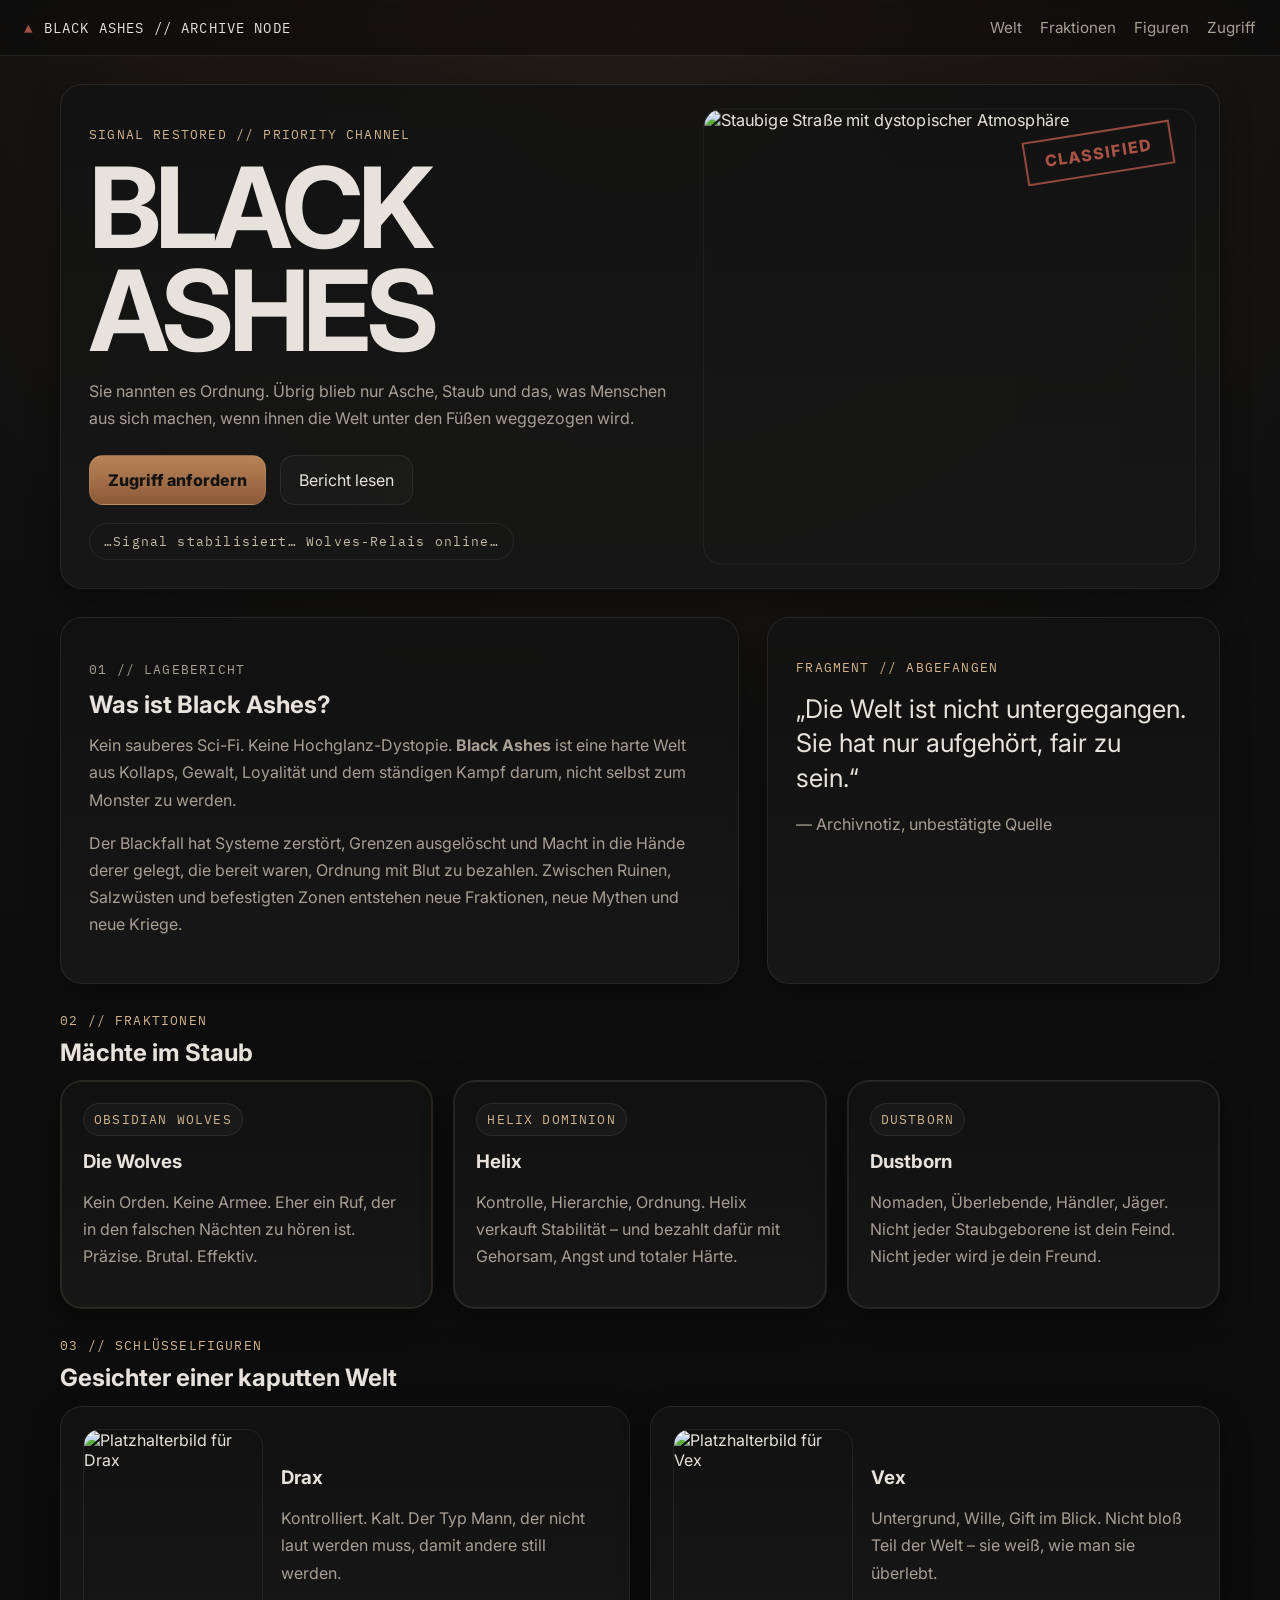
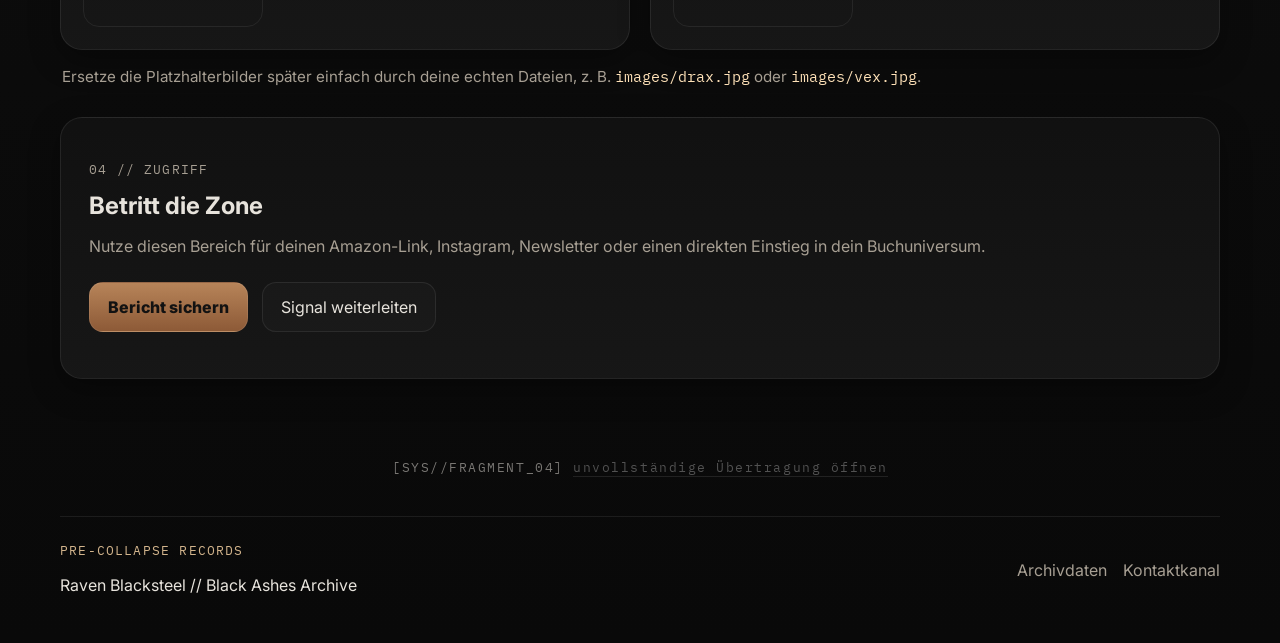
==== index.html @ 576a4b7b "Add files via upload" ====
<!DOCTYPE html>
<html lang="de">
<head>
  <meta charset="UTF-8" />
  <meta name="viewport" content="width=device-width, initial-scale=1.0" />
  <title>Black Ashes // Signal Archive</title>
  <meta name="description" content="Düstere Landingpage im Black-Ashes-Stil für Netlify." />
  <link rel="preconnect" href="https://fonts.googleapis.com">
  <link rel="preconnect" href="https://fonts.gstatic.com" crossorigin>
  <link href="https://fonts.googleapis.com/css2?family=Inter:wght@400;500;700;800&family=IBM+Plex+Mono:wght@400;500;700&display=swap" rel="stylesheet">
  <link rel="stylesheet" href="style.css" />
</head>
<body>
  <div class="noise"></div>
  <div class="scanlines"></div>

  <header class="topbar">
    <div class="brand">
      <span class="brand-mark">▲</span>
      <span>BLACK ASHES // ARCHIVE NODE</span>
    </div>
    <nav>
      <a href="#world">Welt</a>
      <a href="#factions">Fraktionen</a>
      <a href="#characters">Figuren</a>
      <a href="#access">Zugriff</a>
    </nav>
  </header>

  <main>
    <section class="hero panel">
      <div class="hero-copy">
        <p class="eyebrow">SIGNAL RESTORED // PRIORITY CHANNEL</p>
        <h1>BLACK ASHES</h1>
        <p class="lead">Sie nannten es Ordnung. Übrig blieb nur Asche, Staub und das, was Menschen aus sich machen, wenn ihnen die Welt unter den Füßen weggezogen wird.</p>
        <div class="hero-actions">
          <a class="button button-primary" href="#access">Zugriff anfordern</a>
          <a class="button button-secondary" href="#world">Bericht lesen</a>
        </div>
        <div class="terminal-line" id="terminalLine">…Signal stabilisiert… Wolves-Relais online…</div>
      </div>
      <div class="hero-media">
        <img src="images/hero.jpg" alt="Staubige Straße mit dystopischer Atmosphäre" />
        <div class="stamp">CLASSIFIED</div>
      </div>
    </section>

    <section id="world" class="grid-2 section-gap">
      <article class="panel dossier">
        <p class="section-tag">01 // LAGEBERICHT</p>
        <h2>Was ist Black Ashes?</h2>
        <p>Kein sauberes Sci-Fi. Keine Hochglanz-Dystopie. <strong>Black Ashes</strong> ist eine harte Welt aus Kollaps, Gewalt, Loyalität und dem ständigen Kampf darum, nicht selbst zum Monster zu werden.</p>
        <p>Der Blackfall hat Systeme zerstört, Grenzen ausgelöscht und Macht in die Hände derer gelegt, die bereit waren, Ordnung mit Blut zu bezahlen. Zwischen Ruinen, Salzwüsten und befestigten Zonen entstehen neue Fraktionen, neue Mythen und neue Kriege.</p>
      </article>

      <article class="panel quote-card">
        <p class="section-tag">FRAGMENT // ABGEFANGEN</p>
        <blockquote>
          „Die Welt ist nicht untergegangen. Sie hat nur aufgehört, fair zu sein.“
        </blockquote>
        <p class="quote-source">— Archivnotiz, unbestätigte Quelle</p>
      </article>
    </section>

    <section id="factions" class="section-gap">
      <div class="section-head">
        <p class="section-tag">02 // FRAKTIONEN</p>
        <h2>Mächte im Staub</h2>
      </div>
      <div class="cards-3">
        <article class="panel faction wolves">
          <span class="badge">OBSIDIAN WOLVES</span>
          <h3>Die Wolves</h3>
          <p>Kein Orden. Keine Armee. Eher ein Ruf, der in den falschen Nächten zu hören ist. Präzise. Brutal. Effektiv.</p>
        </article>
        <article class="panel faction helix">
          <span class="badge">HELIX DOMINION</span>
          <h3>Helix</h3>
          <p>Kontrolle, Hierarchie, Ordnung. Helix verkauft Stabilität – und bezahlt dafür mit Gehorsam, Angst und totaler Härte.</p>
        </article>
        <article class="panel faction dustborn">
          <span class="badge">DUSTBORN</span>
          <h3>Dustborn</h3>
          <p>Nomaden, Überlebende, Händler, Jäger. Nicht jeder Staubgeborene ist dein Feind. Nicht jeder wird je dein Freund.</p>
        </article>
      </div>
    </section>

    <section id="characters" class="section-gap">
      <div class="section-head">
        <p class="section-tag">03 // SCHLÜSSELFIGUREN</p>
        <h2>Gesichter einer kaputten Welt</h2>
      </div>
      <div class="character-grid">
        <article class="panel character-card">
          <img src="images/drax.jpg" alt="Platzhalterbild für Drax" />
          <div>
            <h3>Drax</h3>
            <p>Kontrolliert. Kalt. Der Typ Mann, der nicht laut werden muss, damit andere still werden.</p>
          </div>
        </article>
        <article class="panel character-card">
          <img src="images/vex.jpg" alt="Platzhalterbild für Vex" />
          <div>
            <h3>Vex</h3>
            <p>Untergrund, Wille, Gift im Blick. Nicht bloß Teil der Welt – sie weiß, wie man sie überlebt.</p>
          </div>
        </article>
      </div>
      <p class="replace-note">Ersetze die Platzhalterbilder später einfach durch deine echten Dateien, z. B. <code>images/drax.jpg</code> oder <code>images/vex.jpg</code>.</p>
    </section>

    <section id="access" class="panel cta section-gap">
      <p class="section-tag">04 // ZUGRIFF</p>
      <h2>Betritt die Zone</h2>
      <p>Nutze diesen Bereich für deinen Amazon-Link, Instagram, Newsletter oder einen direkten Einstieg in dein Buchuniversum.</p>
      <div class="hero-actions">
        <a class="button button-primary" href="#">Bericht sichern</a>
        <a class="button button-secondary" href="#">Signal weiterleiten</a>
      </div>
    </section>
  </main>

  <div class="content signal-wrapper">
    <p class="signal-link">
      [SYS//FRAGMENT_04]
      <a href="https://argus-node.netlify.app/">
        unvollständige Übertragung öffnen
      </a>
    </p>
  </div>

  <footer class="footer">
    <div>
      <p class="footer-title">PRE-COLLAPSE RECORDS</p>
      <p>Raven Blacksteel // Black Ashes Archive</p>
    </div>
    <div class="footer-links">
      <a href="impressum.html">Archivdaten</a>
      <a href="#">Kontaktkanal</a>
    </div>
  </footer>

  <script src="script.js"></script>
</body>
</html>
---- style.css ----
:root {
  --bg: #090909;
  --panel: rgba(18, 18, 18, 0.88);
  --panel-2: rgba(24, 24, 24, 0.9);
  --text: #e7e3dc;
  --muted: #a79f93;
  --line: rgba(255,255,255,0.08);
  --accent: #d2b48c;
  --danger: #9f4f44;
  --shadow: 0 10px 30px rgba(0,0,0,0.35);
}

* { box-sizing: border-box; }
html { scroll-behavior: smooth; }
body {
  margin: 0;
  font-family: Inter, system-ui, sans-serif;
  color: var(--text);
  background:
    radial-gradient(circle at top, rgba(92,61,37,0.25), transparent 35%),
    linear-gradient(180deg, #111 0%, #090909 100%);
  min-height: 100vh;
  position: relative;
  overflow-x: hidden;
}

a { color: inherit; text-decoration: none; }
img { display: block; max-width: 100%; }
code { font-family: "IBM Plex Mono", monospace; color: #ffe2b8; }

.noise,
.scanlines {
  pointer-events: none;
  position: fixed;
  inset: 0;
  z-index: 0;
}

.noise {
  opacity: 0.08;
  background-image: url("images/texture.svg");
  mix-blend-mode: screen;
}

.scanlines {
  opacity: 0.08;
  background: repeating-linear-gradient(
    to bottom,
    rgba(255,255,255,0.05),
    rgba(255,255,255,0.05) 1px,
    transparent 1px,
    transparent 4px
  );
}

.topbar,
main,
.footer,
.impressum-wrap {
  position: relative;
  z-index: 1;
}

.topbar {
  display: flex;
  justify-content: space-between;
  align-items: center;
  padding: 18px 24px;
  border-bottom: 1px solid var(--line);
  background: rgba(8,8,8,0.5);
  backdrop-filter: blur(10px);
  position: sticky;
  top: 0;
}

.topbar nav {
  display: flex;
  gap: 18px;
  flex-wrap: wrap;
}

.topbar a {
  color: var(--muted);
  font-size: 0.95rem;
}

.topbar a:hover { color: var(--text); }
.brand {
  display: flex;
  align-items: center;
  gap: 10px;
  font-family: "IBM Plex Mono", monospace;
  font-size: 0.9rem;
  letter-spacing: 0.08em;
}
.brand-mark { color: var(--danger); }

main {
  width: min(1160px, calc(100% - 32px));
  margin: 28px auto 80px;
}

.panel {
  background: linear-gradient(180deg, var(--panel) 0%, var(--panel-2) 100%);
  border: 1px solid var(--line);
  box-shadow: var(--shadow);
  border-radius: 22px;
}

.hero {
  display: grid;
  grid-template-columns: 1.1fr 0.9fr;
  gap: 28px;
  padding: 28px;
  overflow: hidden;
}

.hero-copy { align-self: center; }
.eyebrow,
.section-tag,
.terminal-line,
.badge,
.footer-title {
  font-family: "IBM Plex Mono", monospace;
  letter-spacing: 0.09em;
}
.eyebrow,
.section-tag,
.badge,
.footer-title {
  color: var(--accent);
  font-size: 0.82rem;
}

.hero h1,
.cta h2,
.section-head h2,
.dossier h2,
.impressum-panel h1 {
  margin: 10px 0 14px;
  line-height: 0.92;
}
.hero h1 {
  font-size: clamp(3.2rem, 9vw, 7rem);
  letter-spacing: -0.05em;
}

.lead,
.dossier p,
.faction p,
.character-card p,
.cta p,
.impressum-panel p,
.quote-source,
.replace-note {
  color: var(--muted);
  line-height: 1.7;
}

.hero-actions {
  display: flex;
  gap: 14px;
  flex-wrap: wrap;
  margin: 22px 0 18px;
}

.button {
  padding: 14px 18px;
  border-radius: 14px;
  border: 1px solid var(--line);
  transition: transform 0.18s ease, border-color 0.18s ease, background 0.18s ease;
}
.button:hover {
  transform: translateY(-2px);
  border-color: rgba(255,255,255,0.18);
}
.button-primary {
  background: linear-gradient(180deg, #b78459, #8d5a37);
  color: #121212;
  font-weight: 800;
}
.button-secondary {
  background: rgba(255,255,255,0.02);
}

.terminal-line {
  display: inline-block;
  border: 1px solid rgba(255,255,255,0.07);
  border-radius: 999px;
  padding: 9px 14px;
  color: #c7bea9;
  font-size: 0.82rem;
}

.hero-media {
  position: relative;
  min-height: 420px;
}
.hero-media img {
  width: 100%;
  height: 100%;
  object-fit: cover;
  border-radius: 18px;
  border: 1px solid rgba(255,255,255,0.06);
}
.stamp {
  position: absolute;
  right: 18px;
  top: 18px;
  border: 2px solid rgba(180,88,74,0.8);
  color: rgba(180,88,74,0.92);
  padding: 10px 18px;
  transform: rotate(-9deg);
  font-weight: 800;
  letter-spacing: 0.08em;
}

.section-gap { margin-top: 28px; }
.grid-2 {
  display: grid;
  grid-template-columns: 1.2fr 0.8fr;
  gap: 28px;
}

.dossier,
.quote-card,
.cta,
.impressum-panel { padding: 28px; }
.quote-card blockquote {
  margin: 16px 0;
  font-size: 1.6rem;
  line-height: 1.35;
}

.section-head { margin-bottom: 16px; }
.cards-3,
.character-grid {
  display: grid;
  gap: 20px;
}
.cards-3 { grid-template-columns: repeat(3, 1fr); }
.character-grid { grid-template-columns: repeat(2, 1fr); }

.faction,
.character-card { padding: 22px; }
.faction h3,
.character-card h3 { margin: 14px 0 8px; }
.badge {
  display: inline-flex;
  padding: 7px 10px;
  border-radius: 999px;
  border: 1px solid rgba(255,255,255,0.08);
  background: rgba(255,255,255,0.03);
}
.wolves { box-shadow: inset 0 0 0 1px rgba(183,132,89,0.15), var(--shadow); }
.helix { box-shadow: inset 0 0 0 1px rgba(120,145,175,0.15), var(--shadow); }
.dustborn { box-shadow: inset 0 0 0 1px rgba(151,124,94,0.15), var(--shadow); }

.character-card {
  display: grid;
  grid-template-columns: 180px 1fr;
  align-items: center;
  gap: 18px;
}
.character-card img {
  width: 100%;
  aspect-ratio: 1 / 1.1;
  object-fit: cover;
  border-radius: 16px;
  border: 1px solid rgba(255,255,255,0.07);
}

.replace-note {
  margin: 14px 2px 0;
  font-size: 0.95rem;
}

.footer {
  width: min(1160px, calc(100% - 32px));
  margin: 0 auto 32px;
  display: flex;
  justify-content: space-between;
  gap: 20px;
  align-items: center;
  padding-top: 12px;
  border-top: 1px solid var(--line);
}
.footer-links {
  display: flex;
  gap: 16px;
  flex-wrap: wrap;
  color: var(--muted);
}

.impressum-wrap {
  width: min(860px, calc(100% - 32px));
  margin: 40px auto;
}
.legal-block {
  background: rgba(255,255,255,0.02);
  border: 1px solid var(--line);
  padding: 18px;
  border-radius: 16px;
  margin: 18px 0 24px;
}

.glitch {
  animation: glitch 0.18s linear 2;
}
@keyframes glitch {
  0% { transform: translate(0); opacity: 1; }
  25% { transform: translate(2px, -1px); opacity: 0.9; }
  50% { transform: translate(-2px, 1px); opacity: 0.85; }
  75% { transform: translate(1px, 0); opacity: 0.95; }
  100% { transform: translate(0); opacity: 1; }
}

@media (max-width: 920px) {
  .hero,
  .grid-2,
  .cards-3,
  .character-grid,
  .character-card {
    grid-template-columns: 1fr;
  }

  .hero-media { min-height: 300px; }
  .topbar,
  .footer {
    flex-direction: column;
    align-items: flex-start;
  }
}


/* ===== SIGNAL LINK FINAL ===== */
.signal-wrapper {
  max-width: 800px;
  margin: 40px auto 40px auto;
  text-align: center;
}

.signal-link {
  opacity: 0.5;
  font-size: 0.8rem;
  letter-spacing: 0.12em;
  font-family: "IBM Plex Mono", monospace;
  animation: signalFlicker 4s infinite;
}

.signal-link a {
  color: #9a9a9a;
  text-decoration: none;
  border-bottom: 1px solid rgba(255,255,255,0.2);
  transition: 0.3s;
}

.signal-link a:hover {
  color: #ffffff;
  border-bottom-color: rgba(255,255,255,0.6);
}

/* subtle flicker */
@keyframes signalFlicker {
  0%, 100% { opacity: 0.5; }
  45% { opacity: 0.25; }
  50% { opacity: 0.6; }
  55% { opacity: 0.3; }
}

/* spacing fix before footer */
.signal-wrapper + .footer {
  margin-top: 10px;
}
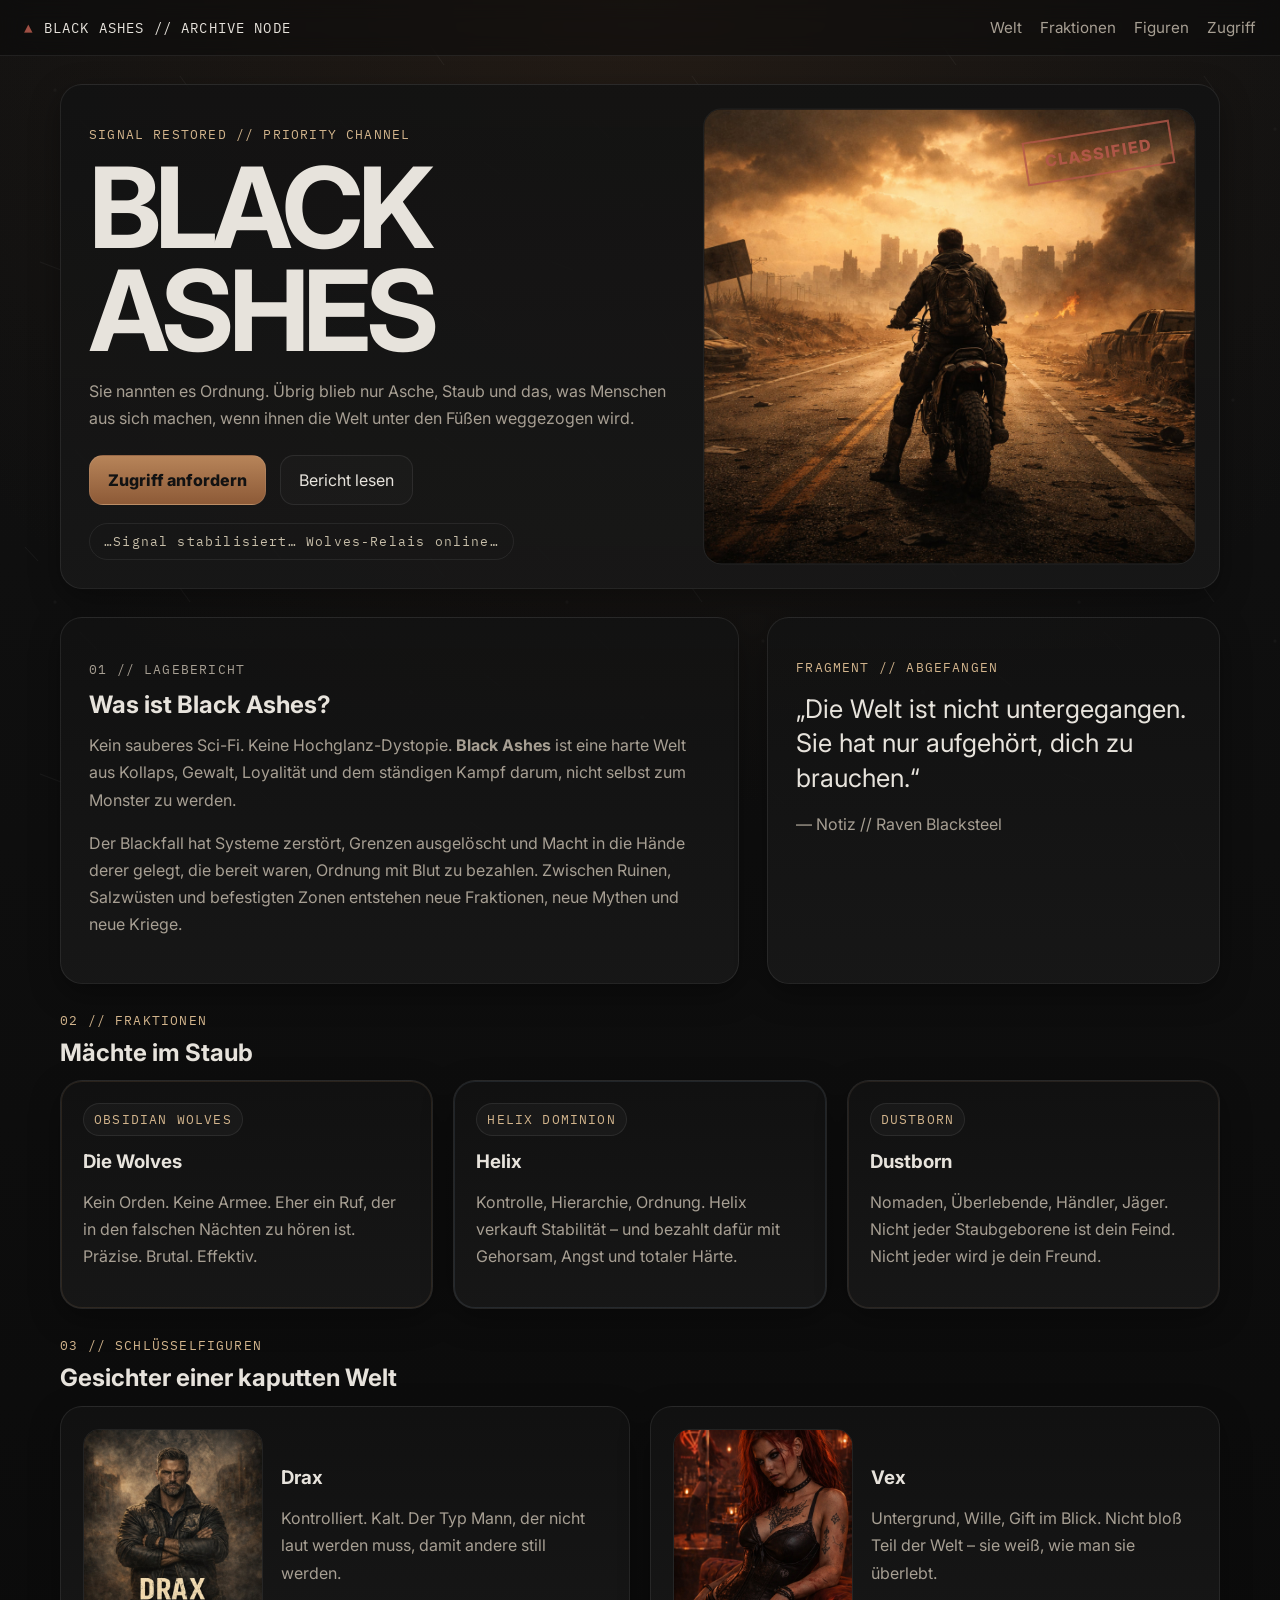
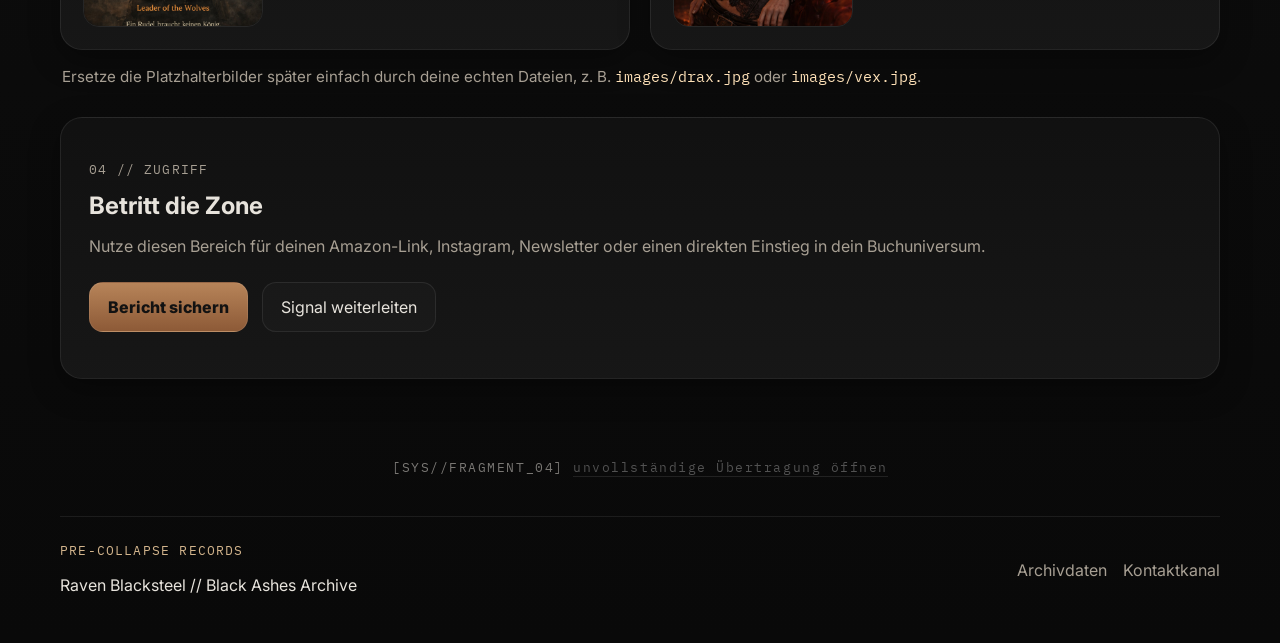
==== commit 8dac5a0a: "Update index.html" ====
--- a/index.html
+++ b/index.html
@@ -56,9 +56,9 @@
       <article class="panel quote-card">
         <p class="section-tag">FRAGMENT // ABGEFANGEN</p>
         <blockquote>
-          „Die Welt ist nicht untergegangen. Sie hat nur aufgehört, fair zu sein.“
+          „Die Welt ist nicht untergegangen. Sie hat nur aufgehört, dich zu brauchen.“
         </blockquote>
-        <p class="quote-source">— Archivnotiz, unbestätigte Quelle</p>
+        <p class="quote-source">— Notiz // Raven Blacksteel</p>
       </article>
     </section>
 
